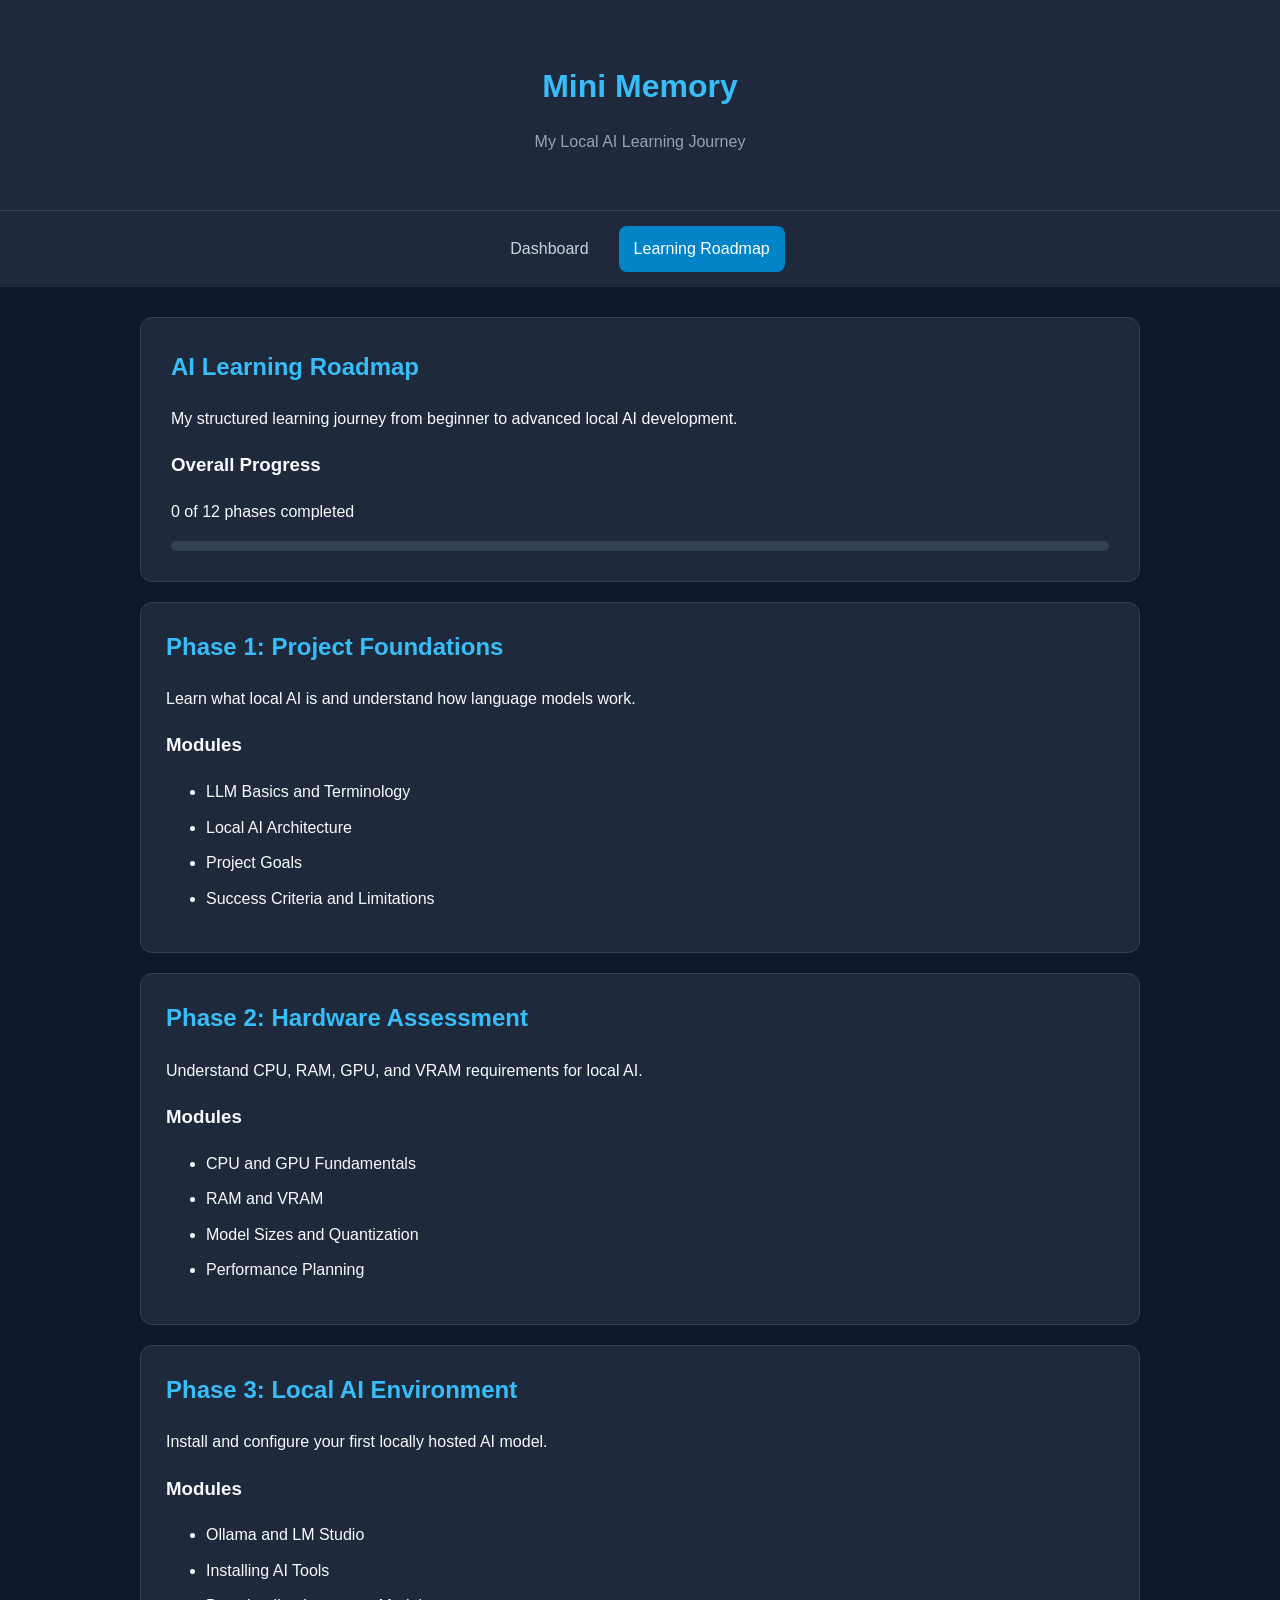
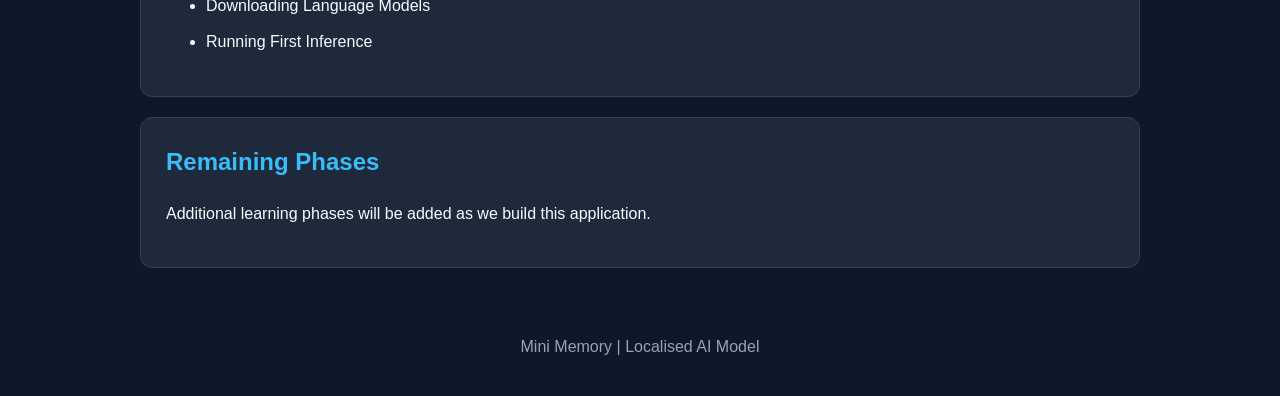
==== roadmap.html @ 3f05bdea "Create roadmap.html" ====
<!DOCTYPE html>
<html lang="en">

<head>
    <meta charset="UTF-8">
    <meta name="viewport"
          content="width=device-width, initial-scale=1.0">

    <title>Learning Roadmap | Mini Memory</title>

    <link rel="stylesheet" href="static/css/style.css">
</head>

<body>

    <header>
        <h1>Mini Memory</h1>
        <p>My Local AI Learning Journey</p>
    </header>

    <!-- Main Navigation -->
    <nav class="navbar" aria-label="Main navigation">

        <a href="index.html" class="nav-link">
            Dashboard
        </a>

        <a href="roadmap.html"
           class="nav-link active"
           aria-current="page">
            Learning Roadmap
        </a>

    </nav>

    <main>

        <section class="welcome-section">
            <h2>AI Learning Roadmap</h2>

            <p>
                My structured learning journey from
                beginner to advanced local AI development.
            </p>

            <h3>Overall Progress</h3>
            <p>0 of 12 phases completed</p>

            <div class="progress-bar">
                <div class="progress-fill"></div>
            </div>
        </section>

        <section>
            <h2>Phase 1: Project Foundations</h2>
            <p>
                Learn what local AI is and understand
                how language models work.
            </p>

            <h3>Modules</h3>
            <ul>
                <li>LLM Basics and Terminology</li>
                <li>Local AI Architecture</li>
                <li>Project Goals</li>
                <li>Success Criteria and Limitations</li>
            </ul>
        </section>

        <section>
            <h2>Phase 2: Hardware Assessment</h2>
            <p>
                Understand CPU, RAM, GPU, and VRAM
                requirements for local AI.
            </p>

            <h3>Modules</h3>
            <ul>
                <li>CPU and GPU Fundamentals</li>
                <li>RAM and VRAM</li>
                <li>Model Sizes and Quantization</li>
                <li>Performance Planning</li>
            </ul>
        </section>

        <section>
            <h2>Phase 3: Local AI Environment</h2>
            <p>
                Install and configure your first
                locally hosted AI model.
            </p>

            <h3>Modules</h3>
            <ul>
                <li>Ollama and LM Studio</li>
                <li>Installing AI Tools</li>
                <li>Downloading Language Models</li>
                <li>Running First Inference</li>
            </ul>
        </section>

        <section>
            <h2>Remaining Phases</h2>

            <p>
                Additional learning phases will be
                added as we build this application.
            </p>
        </section>

    </main>

    <footer>
        <p>Mini Memory | Localised AI Model</p>
    </footer>

</body>
</html>
---- static/css/style.css ----
/* Mini Memory - Main Stylesheet */

/* 1. Global page styling */
body {
    margin: 0;
    padding: 0;
    background-color: #0f172a;
    color: #f8fafc;
    font-family: Arial, sans-serif;
    line-height: 1.6;
}

/* 2. Main page header */
header {
    background-color: #1e293b;
    text-align: center;
    padding: 40px 20px;
}

header h1 {
    color: #38bdf8;
    margin-bottom: 10px;
}

header p {
    color: #94a3b8;
}

/* 3. Main content area */
main {
    max-width: 1000px;
    margin: 30px auto;
    padding: 0 20px;
}

/* 4. Dashboard sections */
section {
    background-color: #1e293b;
    padding: 25px;
    margin-bottom: 20px;
    border-radius: 12px;
    border: 1px solid #334155;
}

/* 5. Section headings */
section h2 {
    color: #38bdf8;
    margin-top: 0;
}

/* 6. Feature list */
li {
    margin-bottom: 10px;
}

/* 7. Footer */
footer {
    text-align: center;
    color: #94a3b8;
    padding: 20px;
}

/* 8. Mobile adjustments */
@media (max-width: 600px) {
    header {
        padding: 25px 15px;
    }

    main {
        margin: 15px auto;
        padding: 0 12px;
    }

    section {
        padding: 18px;
    }
}

/* 9. Welcome section */
.welcome-section {
    background-color: #1e293b;
    padding: 30px;
    border-radius: 12px;
}

.progress-bar {
    background-color: #334155;
    height: 10px;
    border-radius: 10px;
    overflow: hidden;
}

.progress-fill {
    background-color: #38bdf8;
    width: 0%;
    height: 100%;
}

/* 10. Dashboard grid */
.dashboard-grid {
    display: grid;
    grid-template-columns: repeat(2, 1fr);
    gap: 20px;
}

/* 11. Dashboard cards */
.dashboard-card {
    background-color: #0f172a;
    padding: 25px;
    border-radius: 12px;
    border: 1px solid #334155;
}

.dashboard-card h3 {
    color: #38bdf8;
    margin-top: 0;
}

.dashboard-card p {
    color: #cbd5e1;
}

/* 12. Mobile responsiveness */
@media (max-width: 600px) {
    .dashboard-grid {
        grid-template-columns: 1fr;
    }

    .welcome-section,
    .dashboard-card {
        padding: 18px;
    }
}

/* 13. Main Navigation */
.navbar {
    display: flex;
    justify-content: center;
    gap: 15px;
    padding: 15px;
    background-color: #1e293b;
    border-top: 1px solid #334155;
}

.nav-link {
    color: #cbd5e1;
    text-decoration: none;
    padding: 10px 15px;
    border-radius: 8px;
    transition: background-color 0.2s;
}

.nav-link:hover {
    background-color: #334155;
    color: #ffffff;
}

.nav-link.active {
    background-color: #0284c7;
    color: #ffffff;
}

.nav-link:focus-visible {
    outline: 2px solid #38bdf8;
    outline-offset: 3px;
}

/* 14. Mobile Navigation */
@media (max-width: 600px) {
    .navbar {
        flex-wrap: wrap;
        gap: 8px;
    }

    .nav-link {
        padding: 8px 12px;
        font-size: 14px;
    }
}
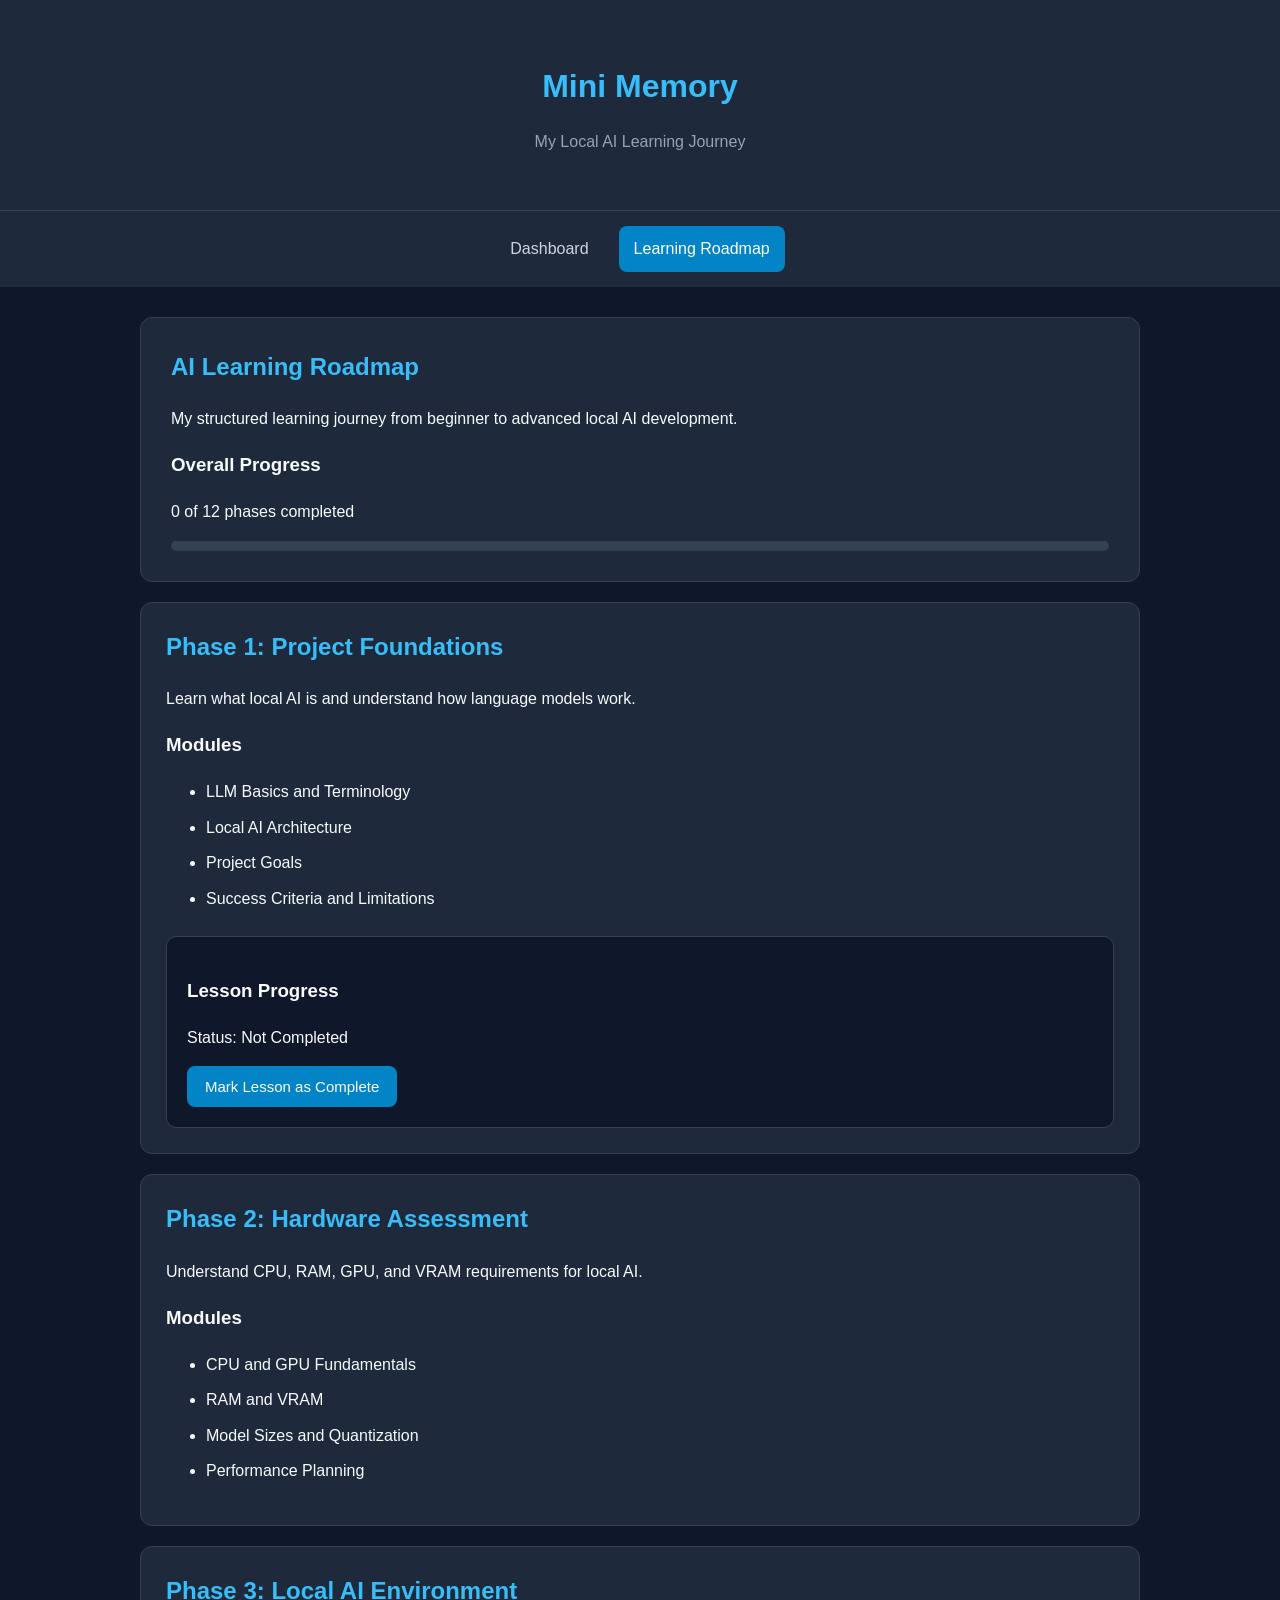
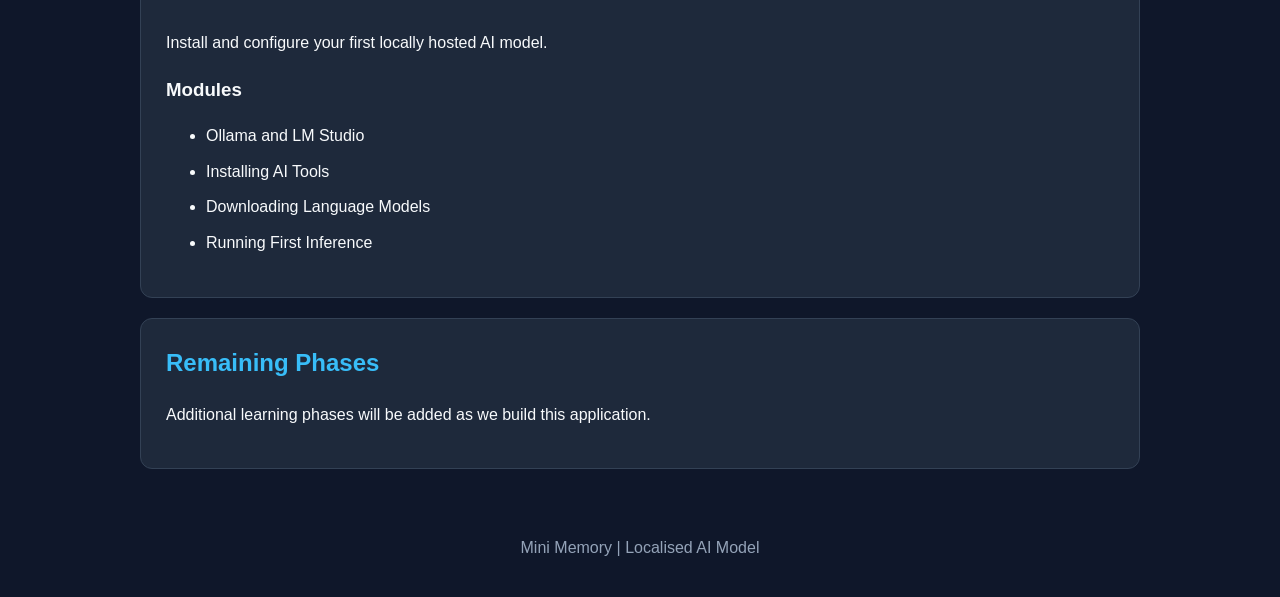
==== commit 4cc07e63: "feat: add persistent lesson completion toggle" ====
--- a/roadmap.html
+++ b/roadmap.html
@@ -65,6 +65,20 @@
                 <li>Project Goals</li>
                 <li>Success Criteria and Limitations</li>
             </ul>
+            <!-- Interactive Lesson Progress -->
+            <div class="lesson-progress">
+
+                <h3>Lesson Progress</h3>
+
+                <p id="lesson-status">
+                    Status: Not Completed
+                </p>
+
+                <button id="complete-lesson" type="button">
+                    Mark Lesson as Complete
+                </button>
+
+            </div>
         </section>
 
         <section>
--- a/static/css/style.css
+++ b/static/css/style.css
@@ -178,3 +178,49 @@
         font-size: 14px;
     }
 }
+/* 15. Dashboard Card Links */
+.card-link {
+    display: inline-block;
+    margin-top: 10px;
+    color: #38bdf8;
+    text-decoration: none;
+    font-weight: bold;
+}
+
+.card-link:hover {
+    text-decoration: underline;
+}
+
+.card-link:focus-visible {
+    outline: 2px solid #38bdf8;
+    outline-offset: 4px;
+}
+
+/* 16. Interactive Lesson Progress */
+.lesson-progress {
+    margin-top: 25px;
+    padding: 20px;
+    border-radius: 10px;
+    background-color: #0f172a;
+    border: 1px solid #334155;
+}
+
+.lesson-progress button {
+    background-color: #0284c7;
+    color: white;
+    border: none;
+    border-radius: 8px;
+    padding: 12px 18px;
+    font-size: 15px;
+    cursor: pointer;
+}
+
+.lesson-progress button:hover {
+    background-color: #0369a1;
+}
+
+.lesson-progress button:focus-visible {
+    outline: 2px solid #38bdf8;
+    outline-offset: 3px;
+}
+
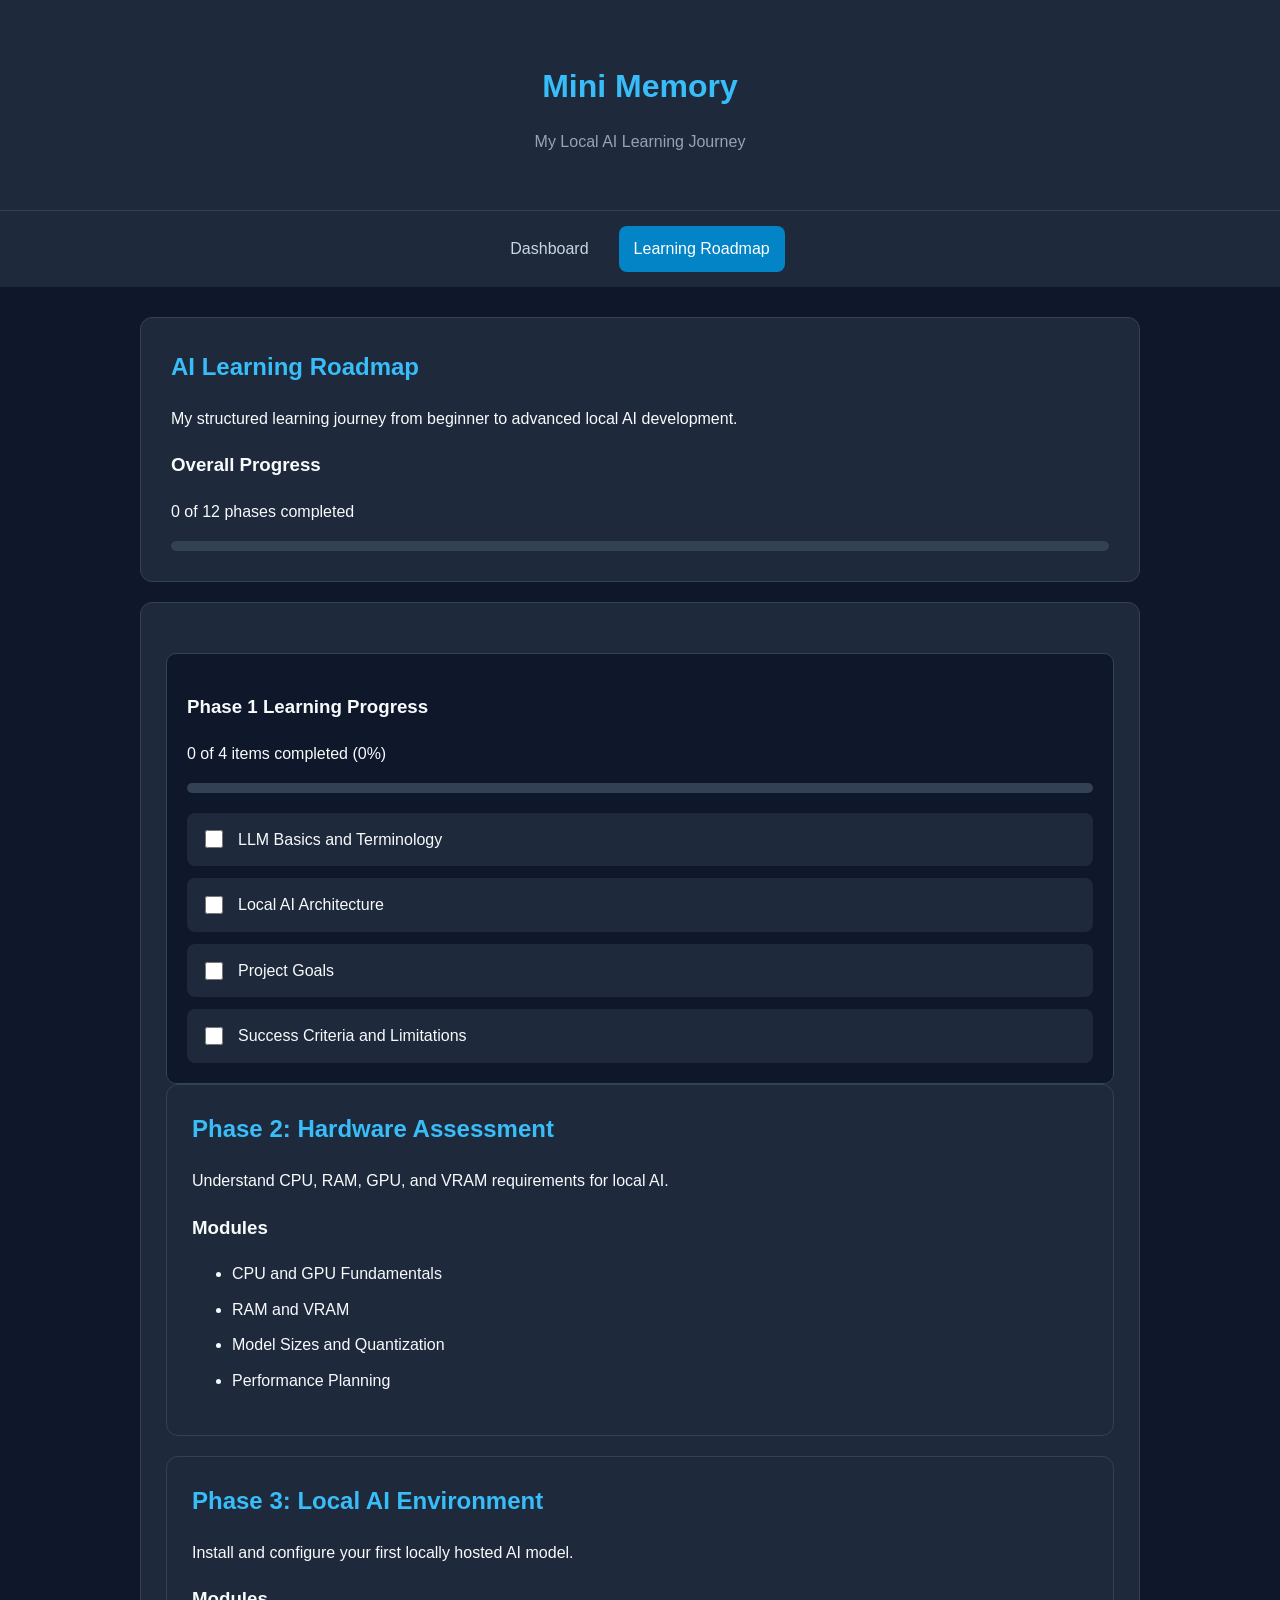
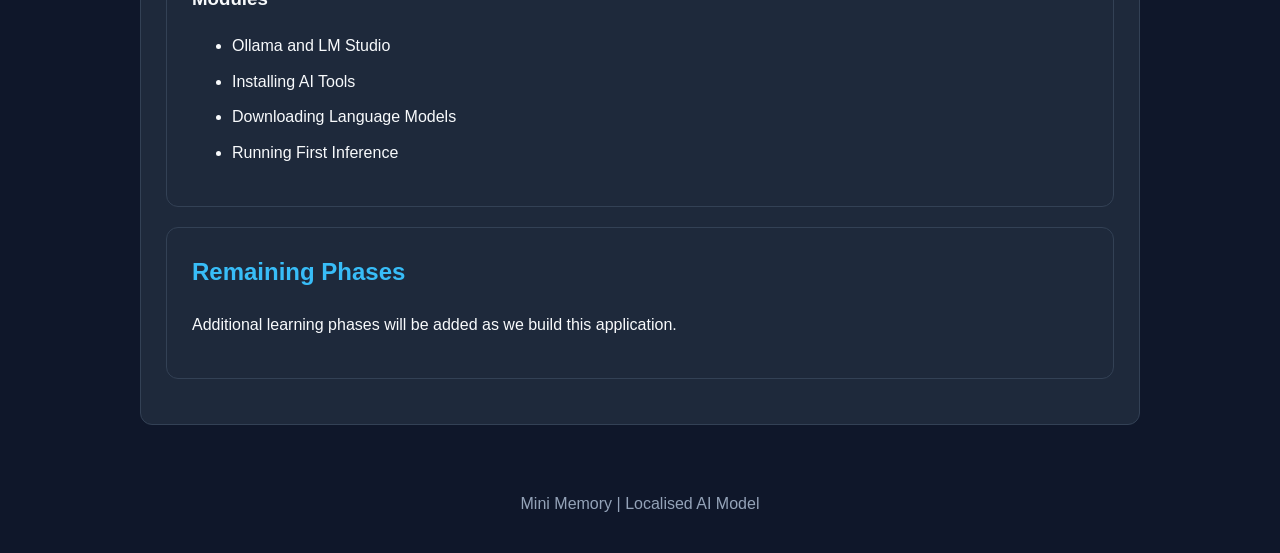
==== commit aa7202b3: "feat: add dynamic learning progress tracking" ====
--- a/roadmap.html
+++ b/roadmap.html
@@ -52,33 +52,49 @@
         </section>
 
         <section>
-            <h2>Phase 1: Project Foundations</h2>
-            <p>
-                Learn what local AI is and understand
-                how language models work.
-            </p>
-
-            <h3>Modules</h3>
-            <ul>
-                <li>LLM Basics and Terminology</li>
-                <li>Local AI Architecture</li>
-                <li>Project Goals</li>
-                <li>Success Criteria and Limitations</li>
-            </ul>
-            <!-- Interactive Lesson Progress -->
+           <!-- Phase 1 Learning Progress -->
             <div class="lesson-progress">
 
-                <h3>Lesson Progress</h3>
+                <h3>Phase 1 Learning Progress</h3>
 
-                <p id="lesson-status">
-                    Status: Not Completed
-                </p>
+                <p id="phase1-progress">0 of 4 items completed</p>
 
-                <button id="complete-lesson" type="button">
-                    Mark Lesson as Complete
-                </button>
+                <div class="progress-bar">
+                    <div id="phase1-fill" class="progress-fill"></div>
+                </div>
 
-            </div>
+                <div class="lesson-list">
+
+                    <label>
+                        <input type="checkbox"
+                            class="lesson-checkbox"
+                            data-lesson="phase1-module1">
+                        LLM Basics and Terminology
+                    </label>
+
+                    <label>
+                        <input type="checkbox"
+                            class="lesson-checkbox"
+                            data-lesson="phase1-module2">
+                        Local AI Architecture
+                    </label>
+
+                    <label>
+                        <input type="checkbox"
+                            class="lesson-checkbox"
+                            data-lesson="phase1-module3">
+                        Project Goals
+                    </label>
+
+                    <label>
+                        <input type="checkbox"
+                            class="lesson-checkbox"
+                            data-lesson="phase1-module4">
+                        Success Criteria and Limitations
+                    </label>
+
+                </div>
+            </div
         </section>
 
         <section>
@@ -127,6 +143,6 @@
     <footer>
         <p>Mini Memory | Localised AI Model</p>
     </footer>
-
+<script src="static/js/progress.js" defer></script>
 </body>
 </html>
--- a/static/css/style.css
+++ b/static/css/style.css
@@ -224,3 +224,28 @@
     outline-offset: 3px;
 }
 
+
+/* 17. Lesson Checklist */
+.lesson-list {
+    display: flex;
+    flex-direction: column;
+    gap: 12px;
+    margin-top: 20px;
+}
+
+.lesson-list label {
+    display: flex;
+    align-items: center;
+    gap: 12px;
+    background-color: #1e293b;
+    padding: 14px;
+    border-radius: 8px;
+    cursor: pointer;
+}
+
+.lesson-checkbox {
+    width: 18px;
+    height: 18px;
+    accent-color: #38bdf8;
+    cursor: pointer;
+}
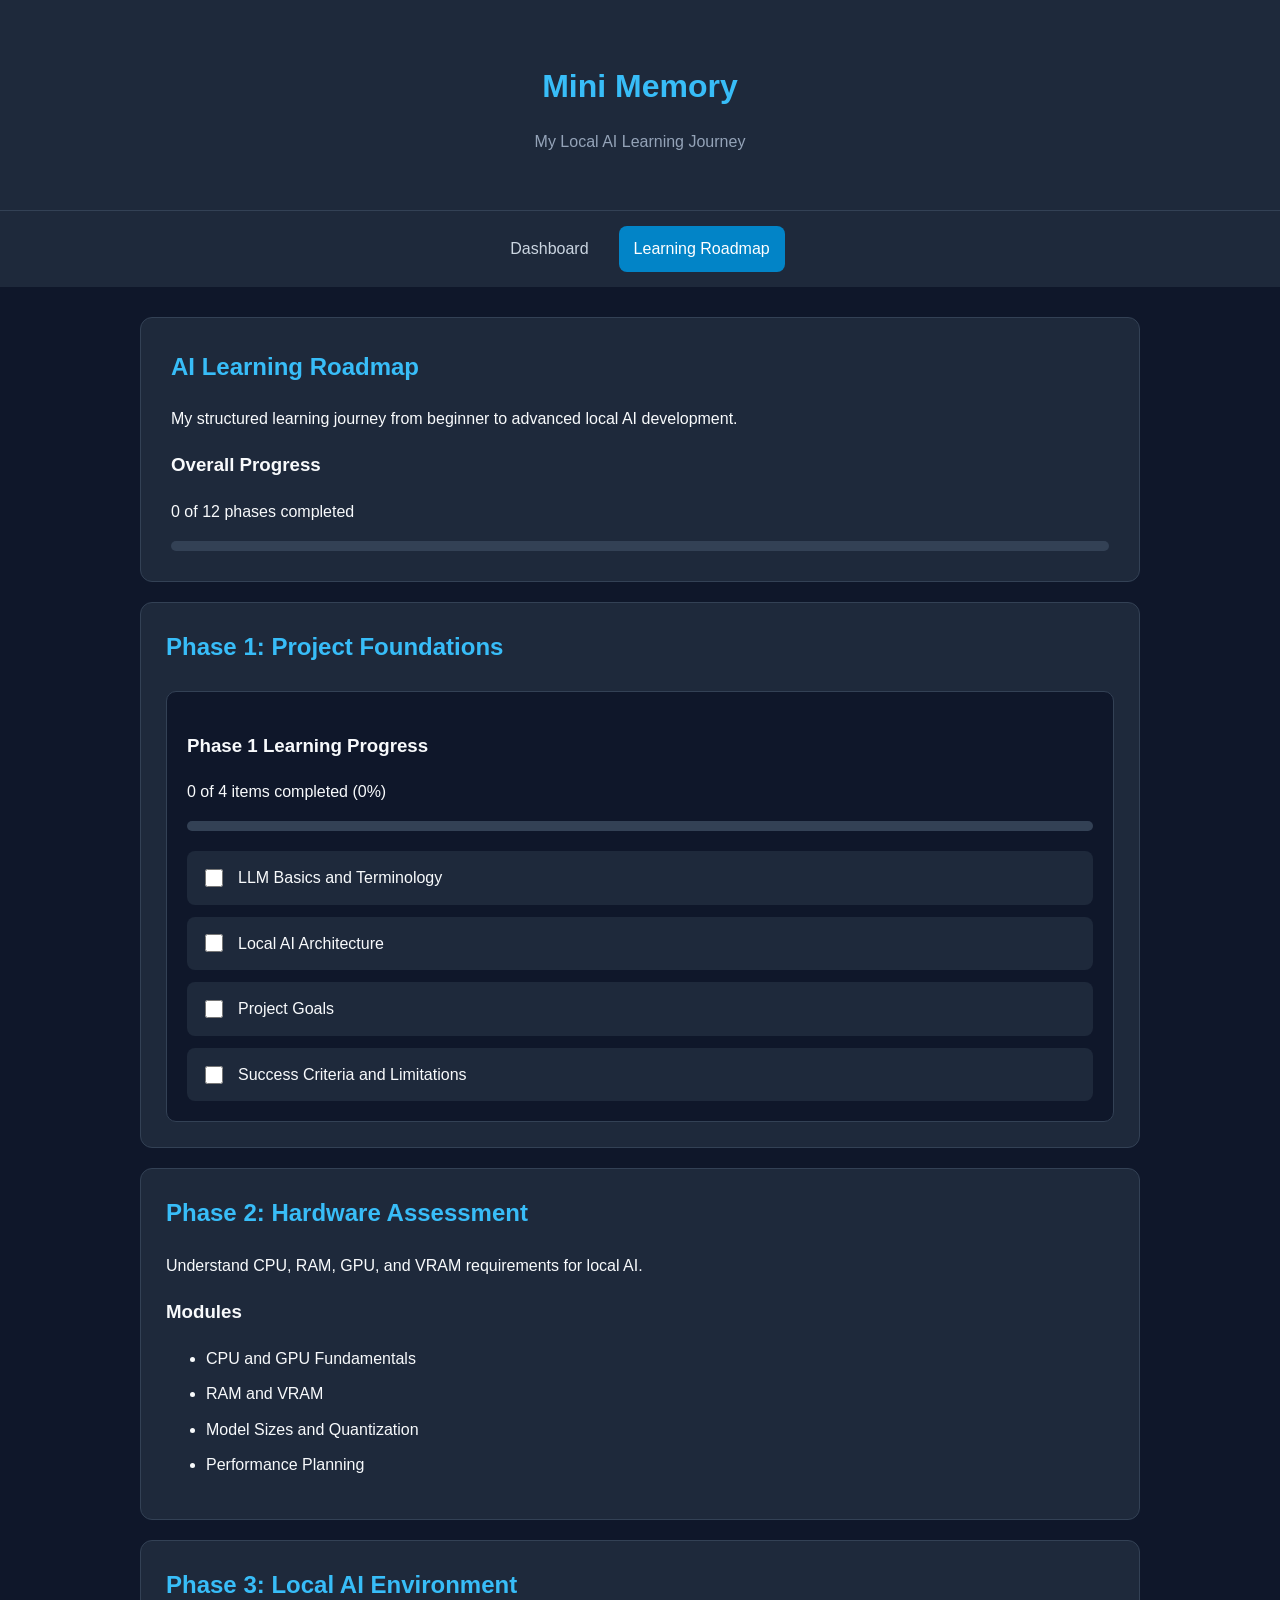
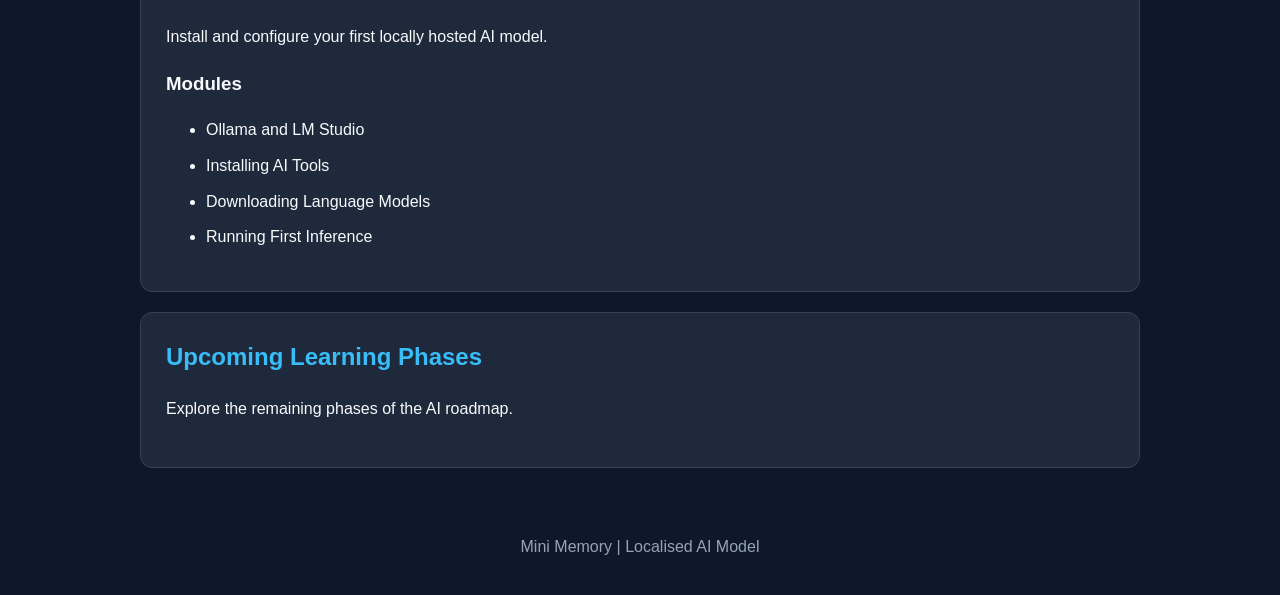
==== commit 31d5e504: "feat: introduce structured 12-phase AI roadmap" ====
--- a/roadmap.html
+++ b/roadmap.html
@@ -53,6 +53,7 @@
 
         <section>
            <!-- Phase 1 Learning Progress -->
+            <h2>Phase 1: Project Foundations</h2>
             <div class="lesson-progress">
 
                 <h3>Phase 1 Learning Progress</h3>
@@ -94,7 +95,7 @@
                     </label>
 
                 </div>
-            </div
+            </div>
         </section>
 
         <section>
@@ -130,13 +131,12 @@
         </section>
 
         <section>
-            <h2>Remaining Phases</h2>
+            <h2>Upcoming Learning Phases</h2>
+            <p>Explore the remaining phases of the AI roadmap.</p>
 
-            <p>
-                Additional learning phases will be
-                added as we build this application.
-            </p>
+            <div id="roadmap-container"></div>
         </section>
+        
 
     </main>
 
@@ -144,5 +144,7 @@
         <p>Mini Memory | Localised AI Model</p>
     </footer>
 <script src="static/js/progress.js" defer></script>
+<script src="static/js/roadmap-data.js" defer></script>
+<script src="static/js/roadmap.js" defer></script>
 </body>
 </html>
--- a/static/css/style.css
+++ b/static/css/style.css
@@ -249,3 +249,36 @@
     accent-color: #38bdf8;
     cursor: pointer;
 }
+
+
+/* 18. Generated Roadmap Cards */
+#roadmap-container {
+    display: grid;
+    grid-template-columns: repeat(2, minmax(0, 1fr));
+    gap: 20px;
+    margin-top: 20px;
+}
+
+.phase-card {
+    background-color: #0f172a;
+    border: 1px solid #334155;
+    border-radius: 12px;
+    padding: 20px;
+}
+
+.phase-card h3 {
+    color: #38bdf8;
+    margin-top: 0;
+}
+
+.phase-card li {
+    color: #cbd5e1;
+    margin-bottom: 8px;
+}
+
+@media (max-width: 600px) {
+    #roadmap-container {
+        grid-template-columns: 1fr;
+    }
+}
+
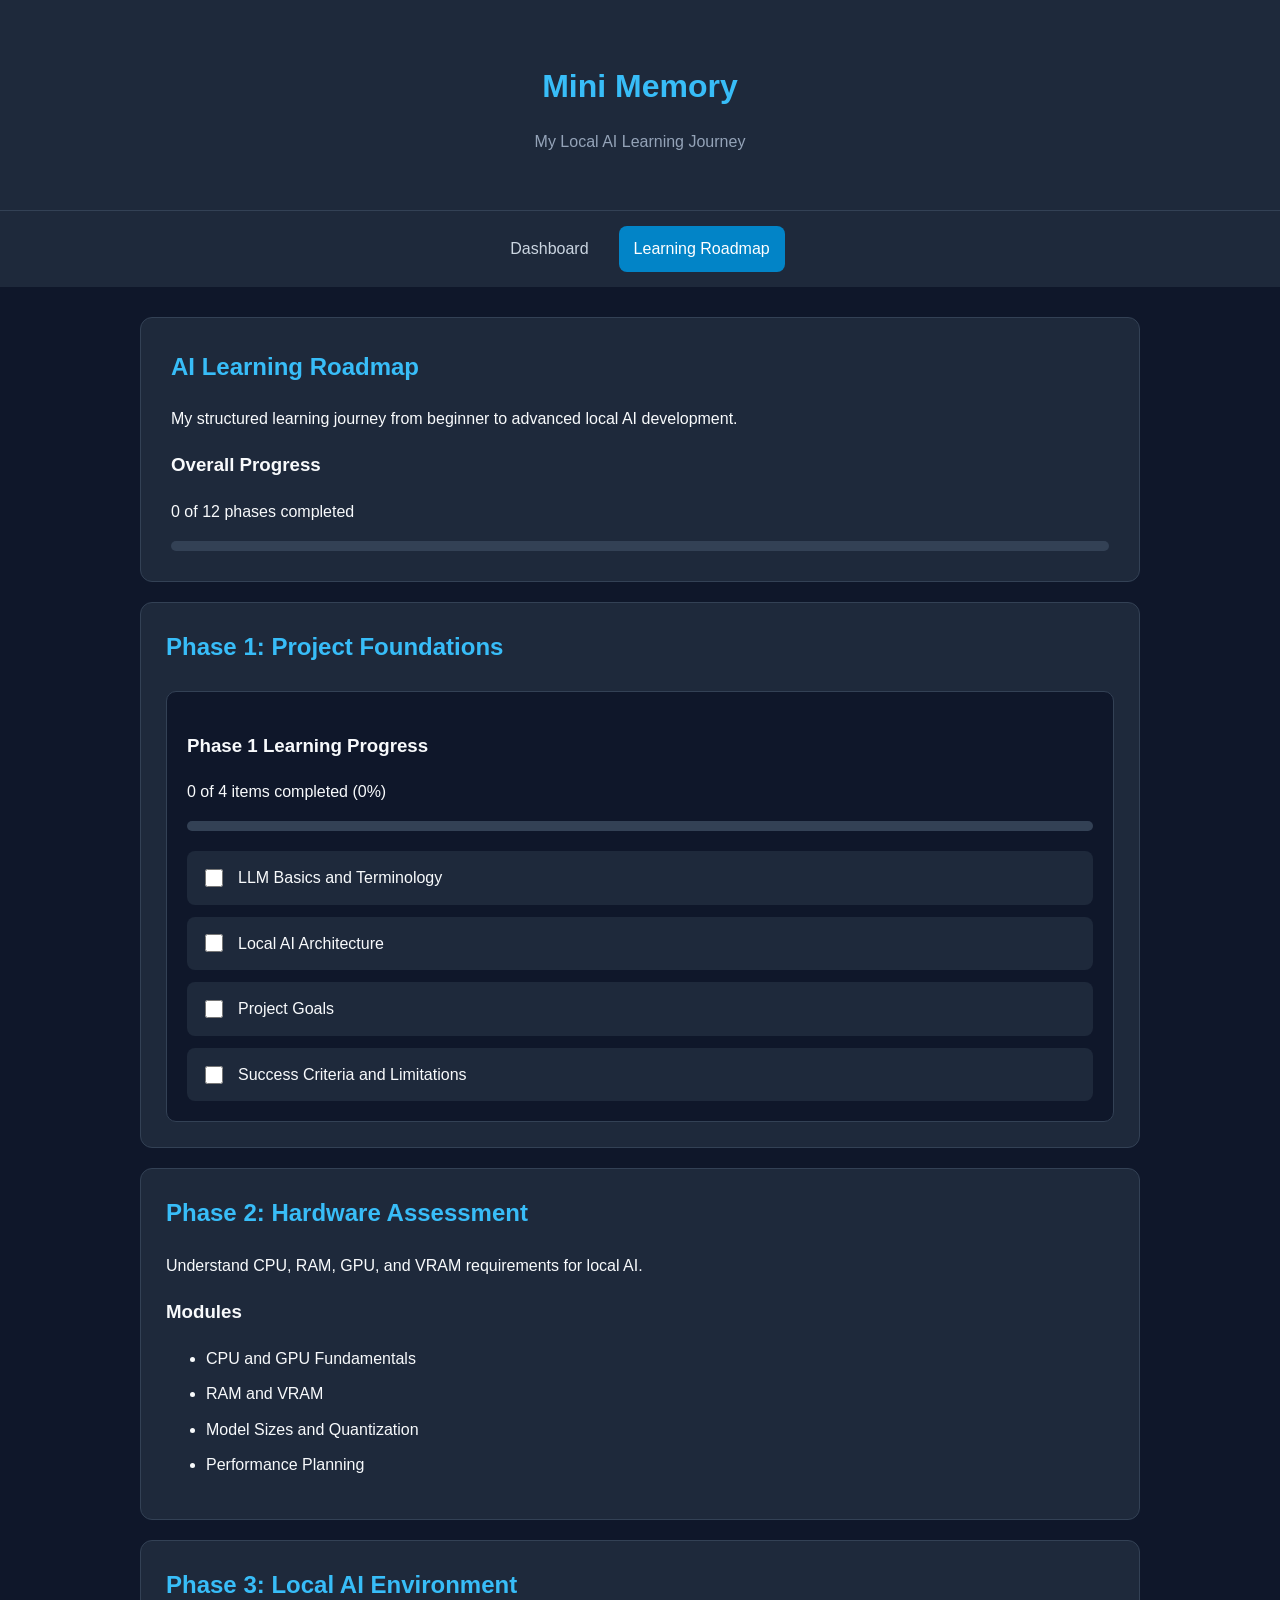
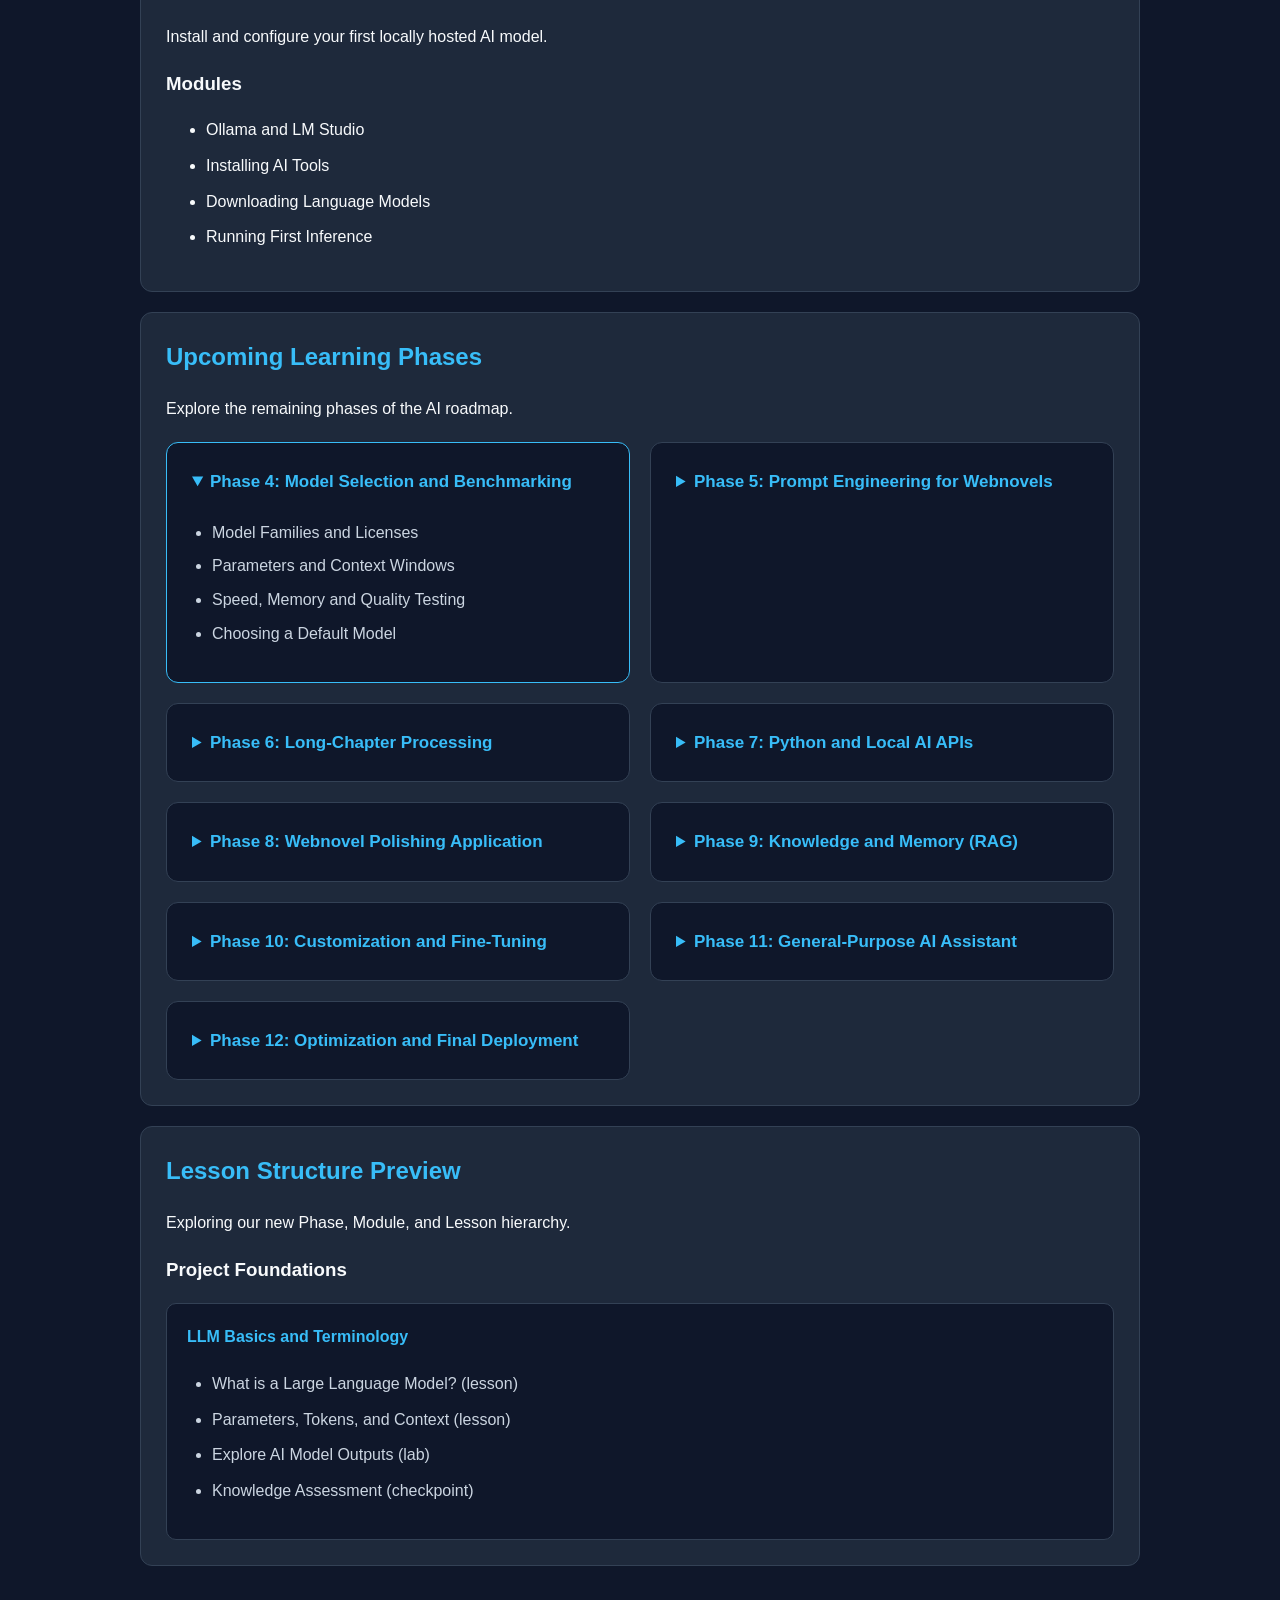
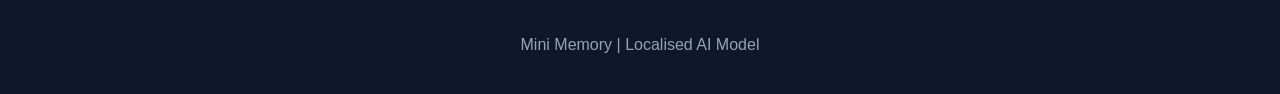
==== commit 769f440a: "feat: introduce nested lesson data model" ====
--- a/roadmap.html
+++ b/roadmap.html
@@ -136,7 +136,16 @@
 
             <div id="roadmap-container"></div>
         </section>
-        
+        <section>
+            <h2>Lesson Structure Preview</h2>
+
+            <p>
+                Exploring our new Phase, Module,
+                and Lesson hierarchy.
+            </p>
+
+            <div id="lesson-container"></div>
+        </section>
 
     </main>
 
@@ -146,5 +155,9 @@
 <script src="static/js/progress.js" defer></script>
 <script src="static/js/roadmap-data.js" defer></script>
 <script src="static/js/roadmap.js" defer></script>
+
+<script src="static/js/lesson-data.js" defer></script>
+<script src="static/js/lessons.js" defer></script>
+
 </body>
 </html>
--- a/static/css/style.css
+++ b/static/css/style.css
@@ -282,3 +282,54 @@
     }
 }
 
+
+/* 19. Expandable Roadmap Cards */
+.phase-card summary {
+    color: #38bdf8;
+    font-size: 17px;
+    font-weight: bold;
+    cursor: pointer;
+    padding: 5px;
+}
+
+.phase-card summary:hover {
+    color: #7dd3fc;
+}
+
+.phase-card summary:focus-visible {
+    outline: 2px solid #38bdf8;
+    outline-offset: 4px;
+}
+
+.phase-card[open] {
+    border-color: #38bdf8;
+}
+
+.phase-card ul {
+    margin-top: 20px;
+    padding-left: 25px;
+}
+
+
+/* 20. Lesson Structure Preview */
+.module-card {
+    background-color: #0f172a;
+    border: 1px solid #334155;
+    border-radius: 10px;
+    padding: 20px;
+    margin-top: 15px;
+}
+
+.module-card h4 {
+    color: #38bdf8;
+    margin-top: 0;
+}
+
+.module-card ul {
+    padding-left: 25px;
+}
+
+.module-card li {
+    color: #cbd5e1;
+    margin-bottom: 10px;
+}
